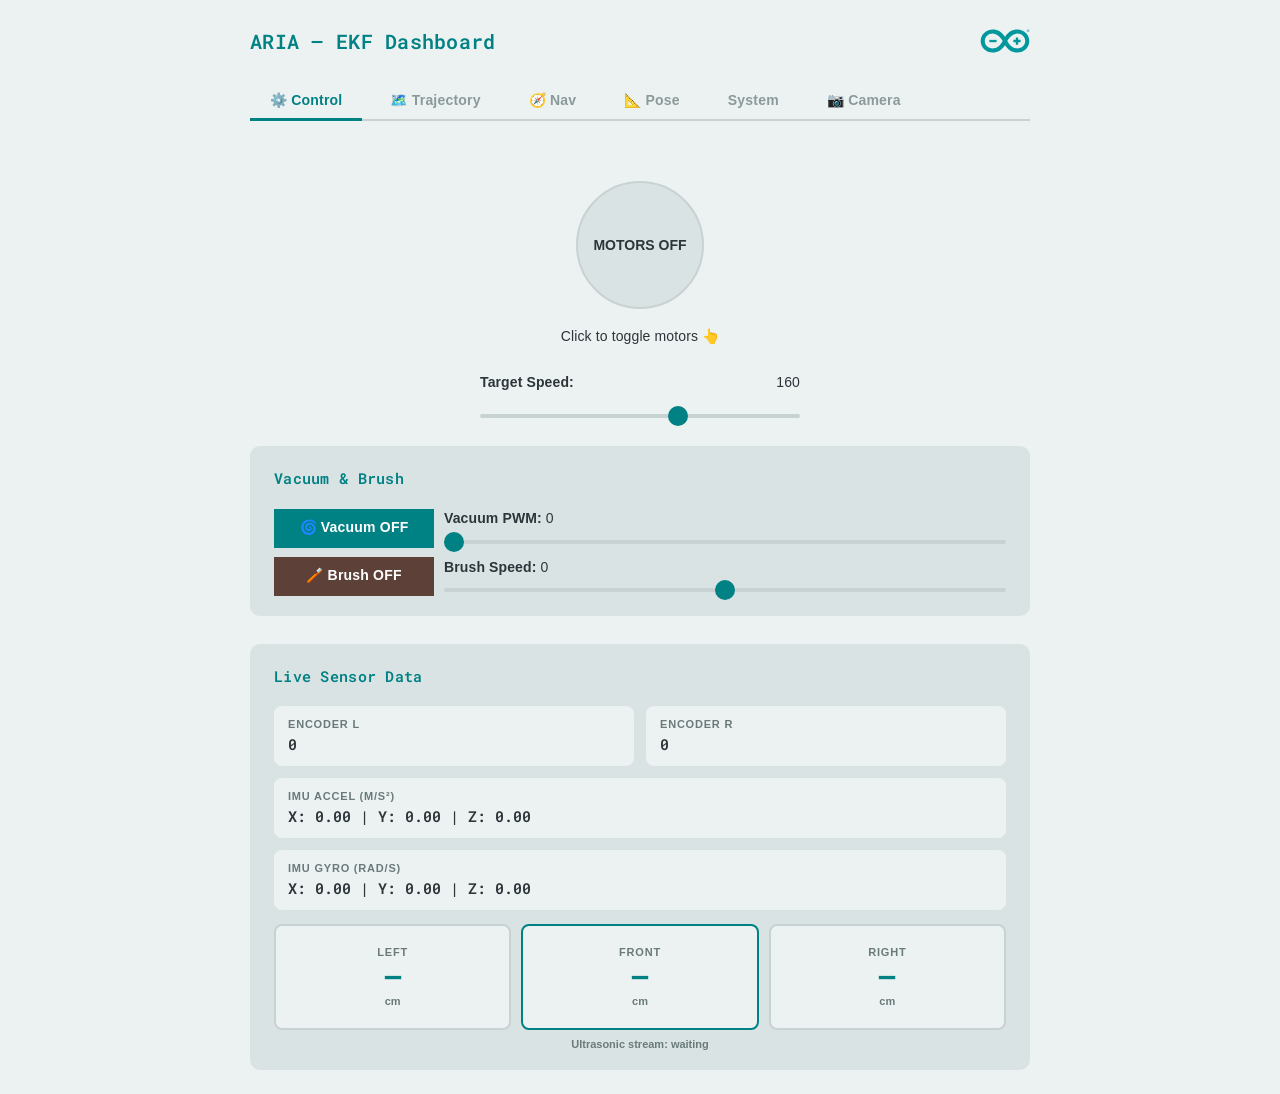
==== ARIA-step-four/assets/index.html @ 44131583 "Led_coloring" ====
<!--
SPDX-FileCopyrightText: Copyright (C) Arduino s.r.l. and/or its affiliated companies
SPDX-License-Identifier: MPL-2.0
-->
<!DOCTYPE html>
<html lang="en">
<head>
    <meta charset="UTF-8">
    <meta name="viewport" content="width=device-width, initial-scale=1.0">
    <title>ARIA — Step Four Dashboard</title>
    <link rel="icon" type="image/png" href="./img/favicon.png">
    <link rel="stylesheet" type="text/css" href="style.css">
    <script src="https://cdn.jsdelivr.net/npm/chart.js"></script>
</head>
<body>
    <div class="page-wrapper">

        <!-- ── Header ── -->
        <div class="header">
            <h1 class="arduino-text">ARIA — EKF Dashboard</h1>
            <img class="arduino-logo" src="./img/RGB-Arduino-Logo_Color Inline Loop.svg" alt="Arduino Logo">
        </div>

        <!-- ── Tab Navigation ── -->
        <nav class="tab-nav">
            <button class="tab-btn active" id="tab-control-btn" onclick="switchTab('control')">⚙️ Control</button>
            <button class="tab-btn" id="tab-map-btn" onclick="switchTab('map')">🗺️ Trajectory</button>
            <button class="tab-btn" id="tab-nav-btn" onclick="switchTab('nav')">🧭 Nav</button>
            <button class="tab-btn" id="tab-pose-btn" onclick="switchTab('pose')">📐 Pose</button>
            <button class="tab-btn" id="tab-system-btn" onclick="switchTab('system')">System</button>
            <button class="tab-btn" id="tab-camera-btn" onclick="switchTab('camera')">📷 Camera</button>
        </nav>

        <!-- ══════════════ TAB: CONTROL ══════════════ -->
        <div class="tab-panel" id="tab-control">
            <div class="container">
                <div class="led-container">
                    <button id="motor-power-btn" class="led-off">
                        <span id="power-text">MOTORS OFF</span>
                    </button>
                </div>
                <p class="instruction-text" style="margin-bottom: 20px;">Click to toggle motors 👆</p>

                <div class="slider-section">
                    <label for="speed-slider" class="instruction-text">
                        <strong>Target Speed:</strong> <span id="speed-val">160</span>
                    </label>
                    <input type="range" id="speed-slider" min="0" max="255" value="160">
                </div>

                <div class="telemetry-box" style="margin-top: 14px;">
                    <h3 class="arduino-text section-title">Vacuum &amp; Brush</h3>
                    <div style="display:flex;align-items:center;gap:10px;flex-wrap:wrap;">
                        <button id="vacuum-toggle-btn" class="tab-btn" style="background:#008184;color:white;min-width:160px;">
                            🌀 Vacuum OFF
                        </button>
                        <div style="flex:1;min-width:220px;">
                            <label for="vacuum-slider" class="instruction-text">
                                <strong>Vacuum PWM:</strong> <span id="vacuum-val">0</span>
                            </label>
                            <input type="range" id="vacuum-slider" min="0" max="255" value="0">
                        </div>
                    </div>
                    <div style="display:flex;align-items:center;gap:10px;flex-wrap:wrap;margin-top:8px;">
                        <button id="brush-toggle-btn" class="tab-btn" style="background:#5d4037;color:white;min-width:160px;">
                            🪥 Brush OFF
                        </button>
                        <div style="flex:1;min-width:220px;">
                            <label for="brush-slider" class="instruction-text">
                                <strong>Brush Speed:</strong> <span id="brush-val">0</span>
                            </label>
                            <input type="range" id="brush-slider" min="-100" max="100" value="0">
                        </div>
                    </div>
                </div>

                <!-- Raw Sensor Telemetry -->
                <div class="telemetry-box">
                    <h3 class="arduino-text section-title">Live Sensor Data</h3>
                    <div class="telemetry-grid">
                        <div class="telem-item">
                            <span class="telem-label">Encoder L</span>
                            <span class="telem-value" id="enc-l">0</span>
                        </div>
                        <div class="telem-item">
                            <span class="telem-label">Encoder R</span>
                            <span class="telem-value" id="enc-r">0</span>
                        </div>
                        <div class="telem-item full">
                            <span class="telem-label">IMU Accel (m/s²)</span>
                            <span class="telem-value" id="imu-accel">X: 0.00 | Y: 0.00 | Z: 0.00</span>
                        </div>
                        <div class="telem-item full">
                            <span class="telem-label">IMU Gyro (rad/s)</span>
                            <span class="telem-value" id="imu-gyro">X: 0.00 | Y: 0.00 | Z: 0.00</span>
                        </div>
                    </div>
                    <div class="sonar-panel">
                        <div class="sonar-card">
                            <span class="sonar-label">LEFT</span>
                            <span class="sonar-value" id="us-left">—</span>
                            <span class="sonar-unit">cm</span>
                        </div>
                        <div class="sonar-card sonar-front">
                            <span class="sonar-label">FRONT</span>
                            <span class="sonar-value" id="us-front">—</span>
                            <span class="sonar-unit">cm</span>
                        </div>
                        <div class="sonar-card">
                            <span class="sonar-label">RIGHT</span>
                            <span class="sonar-value" id="us-right">—</span>
                            <span class="sonar-unit">cm</span>
                        </div>
                    </div>
                    <div class="sonar-status">Ultrasonic stream: <span id="us-last">waiting</span></div>
                </div>

                <div id="error-container" class="error-message" style="display: none;"></div>
            </div>
        </div>

        <!-- ══════════════ TAB: MAP ══════════════ -->
        <div class="tab-panel hidden" id="tab-map">
            <div class="container" style="max-width: none; padding: 0;">
                <div class="map-header" style="padding: 8px 16px;">
                    <span class="arduino-text section-title">Occupancy Grid</span>
                    <span style="display:flex;align-items:center;gap:8px;">
                        <button id="traj-only-btn" class="tab-btn" style="background:#2C353A;color:#90CAF9;font-size:12px;padding:4px 12px;" title="Toggle trajectory-only view (hides cell coloring)">🗺️ Trajectory Only</button>
                        <span class="coverage-badge">Coverage: <strong id="coverage-pct">0%</strong></span>
                    </span>
                </div>
                <div class="canvas-wrapper" style="width: 100%; background: #ECF1F1;">
                    <canvas id="map-canvas" style="display: block; width: 100%; image-rendering: pixelated;"></canvas>
                </div>
                <p class="instruction-text" style="margin: 8px 16px; text-align: center;">
                    ⬜ Unknown &nbsp;|&nbsp; 🔴 Trajectory &nbsp;|&nbsp; 🔵 Robot &nbsp;|&nbsp; 📍 Goal
                </p>
                <div style="text-align: center; margin-bottom: 8px;">
                    <button id="set-goal-btn" class="tab-btn" style="background: #008184; color: white;">📍 Add Waypoints</button>
                    <button id="draw-zone-btn" class="tab-btn" style="background: #008184; color: white;">🔲 Draw Zone</button>
                </div>
                <div style="text-align: center; margin-bottom: 16px;">
                    <button id="start-nav-btn" class="tab-btn" style="display: none; background: #4CAF50; color: white;">▶️ Start</button>
                    <button id="save-routine-btn" class="tab-btn" style="display: none; background: #1976D2; color: white;">💾 Save</button>
                    <button id="clear-goal-btn" class="tab-btn" style="display: none; background: #e53935; color: white;">❌ Clear</button>
                </div>
                <div style="margin: 0 16px 16px 16px;">
                    <select id="routines-select" style="width: 100%; padding: 12px; border-radius: 8px; background: #008184; color: white; border: none; font-size: 16px; font-weight: 600; font-family: inherit; cursor: pointer; outline: none; text-align: center; box-shadow: 0 4px 6px rgba(0,0,0,0.1);">
                        <option value="">-- Load Saved Routine --</option>
                    </select>
                </div>
            </div>
        </div>

        <!-- ══════════════ TAB: POSE ══════════════ -->
        <div class="tab-panel hidden" id="tab-pose">
            <div class="container">
                <div class="telemetry-box">
                    <h3 class="arduino-text section-title">EKF Estimated Pose</h3>
                    <div class="telemetry-grid">
                        <div class="telem-item">
                            <span class="telem-label">X Position (cm)</span>
                            <span class="telem-value ekf-value" id="ekf-x">0.00</span>
                        </div>
                        <div class="telem-item">
                            <span class="telem-label">Y Position (cm)</span>
                            <span class="telem-value ekf-value" id="ekf-y">0.00</span>
                        </div>
                        <div class="telem-item full">
                            <span class="telem-label">Heading θ (degrees)</span>
                            <span class="telem-value ekf-value" id="ekf-theta">0.0°</span>
                        </div>
                        <div class="telem-item full">
                            <span class="telem-label">Distance from origin (cm)</span>
                            <span class="telem-value ekf-value" id="ekf-dist">0.00</span>
                        </div>
                    </div>
                </div>

                <div class="telemetry-box" style="margin-top: 14px;">
                    <h3 class="arduino-text section-title">System Health</h3>
                    <div class="telemetry-grid">
                        <div class="telem-item full">
                            <span class="telem-label">CPU Usage (%)</span>
                            <span class="telem-value" id="sys-cpu">0.0%</span>
                        </div>
                        <div class="telem-item full">
                            <span class="telem-label">Memory Usage (%)</span>
                            <span class="telem-value" id="sys-mem">0.0%</span>
                        </div>
                    </div>
                </div>
            </div>
        </div>

        <div class="tab-panel hidden" id="tab-system">
            <div class="container system-logger-container">
                <div class="system-tabs" role="tablist" aria-label="System resource history">
                    <button class="system-tab" data-system-tab="system-1d" type="button">1 D</button>
                    <button class="system-tab" data-system-tab="system-1h" type="button">1 h</button>
                    <button class="system-tab active" data-system-tab="system-live" type="button">
                        <span id="system-live-circle"></span>
                        Live
                    </button>
                </div>

                <div id="system-1d" class="system-tab-content">
                    <div class="system-chart-grid">
                        <div class="system-chart-card">
                            <div class="system-chart-header">
                                <span>CPU Usage (%)</span>
                                <img src="./img/info.svg" alt="Info" class="system-info-btn cpu">
                                <div class="system-popover"></div>
                            </div>
                            <canvas id="cpu-usage-1d-chart"></canvas>
                            <div id="cpu-usage-1d-chart-nodata" class="system-nodata">
                                <img src="./img/nodata.svg" alt="" class="system-nodata-img">
                                <span>No data</span>
                            </div>
                        </div>
                        <div class="system-chart-card">
                            <div class="system-chart-header">
                                <span>Memory Usage (%)</span>
                                <img src="./img/info.svg" alt="Info" class="system-info-btn memory">
                                <div class="system-popover"></div>
                            </div>
                            <canvas id="memory-usage-1d-chart"></canvas>
                            <div id="memory-usage-1d-chart-nodata" class="system-nodata">
                                <img src="./img/nodata.svg" alt="" class="system-nodata-img">
                                <span>No data</span>
                            </div>
                        </div>
                    </div>
                </div>

                <div id="system-1h" class="system-tab-content">
                    <div class="system-chart-grid">
                        <div class="system-chart-card">
                            <div class="system-chart-header">
                                <span>CPU Usage (%)</span>
                                <img src="./img/info.svg" alt="Info" class="system-info-btn cpu">
                                <div class="system-popover"></div>
                            </div>
                            <canvas id="cpu-usage-1h-chart"></canvas>
                            <div id="cpu-usage-1h-chart-nodata" class="system-nodata">
                                <img src="./img/nodata.svg" alt="" class="system-nodata-img">
                                <span>No data</span>
                            </div>
                        </div>
                        <div class="system-chart-card">
                            <div class="system-chart-header">
                                <span>Memory Usage (%)</span>
                                <img src="./img/info.svg" alt="Info" class="system-info-btn memory">
                                <div class="system-popover"></div>
                            </div>
                            <canvas id="memory-usage-1h-chart"></canvas>
                            <div id="memory-usage-1h-chart-nodata" class="system-nodata">
                                <img src="./img/nodata.svg" alt="" class="system-nodata-img">
                                <span>No data</span>
                            </div>
                        </div>
                    </div>
                </div>

                <div id="system-live" class="system-tab-content active">
                    <div class="system-chart-grid">
                        <div class="system-chart-card">
                            <div class="system-chart-header">
                                <span>CPU Usage (%)</span>
                                <img src="./img/info.svg" alt="Info" class="system-info-btn cpu">
                                <div class="system-popover"></div>
                            </div>
                            <canvas id="cpu-usage-live-chart"></canvas>
                            <div id="cpu-usage-live-chart-nodata" class="system-nodata">
                                <img src="./img/nodata.svg" alt="" class="system-nodata-img">
                                <span>No data</span>
                            </div>
                        </div>
                        <div class="system-chart-card">
                            <div class="system-chart-header">
                                <span>Memory Usage (%)</span>
                                <img src="./img/info.svg" alt="Info" class="system-info-btn memory">
                                <div class="system-popover"></div>
                            </div>
                            <canvas id="memory-usage-live-chart"></canvas>
                            <div id="memory-usage-live-chart-nodata" class="system-nodata">
                                <img src="./img/nodata.svg" alt="" class="system-nodata-img">
                                <span>No data</span>
                            </div>
                        </div>
                    </div>
                </div>
            </div>
        </div>

    </div>

        <!-- ══════════════ TAB: CAMERA ══════════════ -->
        <div class="tab-panel hidden" id="tab-camera">
            <div class="container">
                <div class="telemetry-box">
                    <h3 class="arduino-text section-title">📷 Live Camera</h3>

                    <!-- Live MJPEG stream from VideoObjectDetection brick at :4912/embed -->
                    <div id="cam-stream-wrapper" style="width:100%;background:#0d0d1a;border-radius:12px;margin-bottom:12px;overflow:hidden;min-height:240px;display:flex;align-items:center;justify-content:center;">
                        <div id="cam-placeholder" style="color:#555;font-size:14px;text-align:center;padding:24px;">Connecting to camera…<br><small>Ensure a USB camera is connected</small></div>
                        <iframe id="cam-iframe"
                            title="ARIA live camera"
                            style="display:none;width:100%;border:none;border-radius:12px;"
                            height="360"
                            frameborder="0"
                            allowfullscreen>
                        </iframe>
                    </div>

                    <!-- Status / confidence -->
                    <div style="display:flex;align-items:center;gap:12px;margin-bottom:12px;flex-wrap:wrap;">
                        <label class="instruction-text" style="flex:1;min-width:160px;">
                            <strong>Confidence:</strong> <span id="cam-confidence-val">50</span>%
                            <input type="range" id="cam-confidence" min="1" max="99" value="50" style="width:100%;margin-top:4px;">
                        </label>
                        <p id="camera-status" style="flex:1;font-size:13px;color:#aaa;margin:0;"></p>
                    </div>

                    <!-- Action buttons -->
                    <div style="display:flex;flex-wrap:wrap;gap:8px;justify-content:center;margin-bottom:16px;">
                        <button id="snapshot-btn" class="tab-btn" style="background:#008184;color:white;">📸 Snapshot</button>
                        <button id="camera-upload-btn" class="tab-btn" style="background:#555;color:white;">📂 Upload Image</button>
                        <button id="camera-detect-upload-btn" class="tab-btn" style="background:#6a1b9a;color:white;">🔍 Upload + Detect</button>
                        <button id="camera-record-btn" class="tab-btn" style="background:#c62828;color:white;">🎥 Record 5s GIF</button>
                        <button id="camera-download-btn" class="tab-btn" style="display:none;background:#388e3c;color:white;">⬇️ Download</button>
                        <button id="camera-diag-btn" class="tab-btn" style="background:#333;color:#aaa;font-size:11px;">&#x1F50D; Diag</button>
                    </div>

                    <!-- Snapshot result image -->
                    <img id="camera-img" src="" alt="" style="max-width:100%;border-radius:12px;display:none;margin-bottom:12px;">

                    <!-- Hidden file input -->
                    <input type="file" id="camera-file-input" accept="image/png,image/jpeg" style="display:none;">

                    <!-- Live detections log -->
                    <div class="telemetry-box" style="margin-top:8px;">
                        <h4 class="arduino-text section-title" style="margin-bottom:8px;">🔍 Recent Detections</h4>
                        <ul id="cam-detections-list" style="list-style:none;padding:0;margin:0;max-height:160px;overflow-y:auto;">
                            <li style="color:#555;font-size:13px;">Waiting for detections…</li>
                        </ul>
                    </div>
                </div>
            </div>
        </div>

    <script src="libs/socket.io.min.js"></script>
    <!-- Match Python env ARIA_VIDEO_HTTP_PORT if Arduino changes the embed port -->
    <script>window.ARIA_VIDEO_HTTP_PORT = 4912;</script>

        <!-- ══════════════ TAB: NAV (Obstacle Map + Mini Camera) ══════════════ -->
        <div class="tab-panel hidden" id="tab-nav">
            <div style="display:flex;gap:12px;flex-wrap:wrap;padding:12px;">
                <div class="nav-drive-panel">
                    <span class="arduino-text section-title">Manual Drive</span>
                    <div class="drive-pad" aria-label="Manual robot drive controls">
                        <button id="drive-forward-btn" class="drive-btn drive-forward" type="button">Forward</button>
                        <button id="drive-left-btn" class="drive-btn drive-left" type="button">Left</button>
                        <button id="drive-stop-btn" class="drive-btn drive-stop" type="button">Stop</button>
                        <button id="drive-right-btn" class="drive-btn drive-right" type="button">Right</button>
                        <button id="drive-backward-btn" class="drive-btn drive-backward" type="button">Back</button>
                    </div>
                    <div class="nav-actions">
                        <button id="home-btn" class="nav-action-btn" type="button">Set Home</button>
                        <button id="auto-clean-btn" class="nav-action-btn nav-action-primary" type="button">Start Auto-Clean</button>
                    </div>
                    <p class="instruction-text nav-drive-note"><strong>Hold</strong> a direction to move. Release to stop.</p>
                </div>
                <!-- Obstacle map -->
                <div style="flex:2;min-width:280px;">
                    <div style="display:flex;justify-content:space-between;align-items:center;margin-bottom:6px;">
                        <span class="arduino-text section-title">🧭 Obstacle Map</span>
                        <span style="font-size:12px;color:#aaa;">Shading = obstacle confidence</span>
                    </div>
                    <canvas id="nav-canvas" style="display:block;width:100%;background:#111827;border-radius:10px;image-rendering:pixelated;"></canvas>
                    <p class="instruction-text" style="margin-top:6px;text-align:center;font-size:12px;">
                        ⬛ obstacle &nbsp;|&nbsp; ⬜ free &nbsp;|&nbsp; ⭐ goal &nbsp;|&nbsp; 🔵 robot
                    </p>
                </div>
                <!-- Mini camera feed -->
                <div style="flex:1;min-width:220px;display:flex;flex-direction:column;gap:8px;">
                    <span class="arduino-text section-title">📷 Live Feed</span>
                    <div style="background:#0d0d1a;border-radius:10px;overflow:hidden;flex:1;min-height:200px;display:flex;align-items:center;justify-content:center;">
                        <iframe id="nav-cam-iframe"
                            title="ARIA nav camera"
                            style="display:none;width:100%;border:none;"
                            height="240"
                            frameborder="0">
                        </iframe>
                        <span id="nav-cam-placeholder" style="color:#555;font-size:12px;text-align:center;padding:16px;">Camera not active<br><small>Open Camera tab first</small></span>
                    </div>
                    <div id="clean-state-badge" style="text-align:center;padding:8px;background:#1a1a2e;border-radius:8px;font-size:13px;color:#69f0ae;font-weight:600;">State: IDLE</div>
                </div>
            </div>
        </div>

    <script src="app.js"></script>
</body>
</html>
---- ARIA-step-four/assets/style.css ----
/*
 * SPDX-FileCopyrightText: Copyright (C) Arduino s.r.l. and/or its affiliated companies
 * SPDX-License-Identifier: MPL-2.0
 *
 * ARIA EKF Dashboard — Arduino theme + tab navigation
 */

@import url("fonts/roboto-mono.css");

* {
    margin: 0;
    padding: 0;
    box-sizing: border-box;
}

body {
    font-family: -apple-system, BlinkMacSystemFont, 'Segoe UI', 'Roboto', sans-serif;
    background-color: #ECF1F1;
    color: #2C353A;
}

.page-wrapper {
    padding: 24px 40px;
    max-width: 860px;
    margin: 0 auto;
}

/* ── Header ──────────────────────────────────────────────────────────────── */
.header {
    display: flex;
    justify-content: space-between;
    align-items: center;
    margin-bottom: 24px;
}

.arduino-text {
    color: #008184;
    font-family: "Roboto Mono", monospace;
    font-size: 20px;
    font-weight: 600;
    line-height: 170%;
    letter-spacing: 0.28px;
}

.arduino-logo {
    height: 24px;
    width: auto;
}

/* ── Tab Navigation ──────────────────────────────────────────────────────── */
.tab-nav {
    display: flex;
    gap: 8px;
    margin-bottom: 28px;
    border-bottom: 2px solid #C9D2D2;
    padding-bottom: 0;
}

.tab-btn {
    background: none;
    border: none;
    border-bottom: 3px solid transparent;
    padding: 10px 20px;
    margin-bottom: -2px;
    cursor: pointer;
    font-family: inherit;
    font-size: 14px;
    font-weight: 600;
    color: #8A9A9A;
    transition: all 0.2s ease;
    letter-spacing: 0.2px;
}

.tab-btn:hover {
    color: #2C353A;
}

.tab-btn.active {
    color: #008184;
    border-bottom-color: #008184;
}

/* ── Tab Panels ──────────────────────────────────────────────────────────── */
.tab-panel {
    display: block;
}

.tab-panel.hidden {
    display: none;
}

/* ── Container ───────────────────────────────────────────────────────────── */
.container {
    text-align: center;
}

/* ── Motor Power Button ──────────────────────────────────────────────────── */
.led-container {
    display: flex;
    justify-content: center;
    margin-bottom: 16px;
    padding-top: 32px;
}

#motor-power-btn {
    width: 128px;
    height: 128px;
    border-radius: 50%;
    cursor: pointer;
    transition: all 0.3s ease;
    display: flex;
    align-items: center;
    justify-content: center;
    font-family: inherit;
    font-weight: 600;
    font-size: 14px;
    text-align: center;
    line-height: 1.2;
    outline: none;
    border: 2px solid #C9D2D2;
}

#motor-power-btn.led-off {
    background: #DAE3E3;
    color: #2C353A;
    border-color: #C9D2D2;
}

#motor-power-btn.led-on {
    background: #008184;
    color: #ffffff;
    box-shadow: 0 0 20px #008184, 0 0 40px rgba(0,129,132,0.4);
    border-color: #008184;
}

#motor-power-btn:hover { transform: scale(1.05); }
#motor-power-btn:active { transform: scale(0.95); }

.nav-drive-panel {
    flex: 1 1 260px;
    min-width: 260px;
    background: #DAE3E3;
    border-radius: 10px;
    padding: 18px;
}

.drive-pad {
    display: grid;
    grid-template-columns: repeat(3, minmax(70px, 88px));
    grid-template-rows: repeat(3, minmax(70px, 88px));
    gap: 10px;
    justify-content: center;
    align-items: center;
    margin: 4px auto 14px;
}

.drive-btn {
    width: 100%;
    aspect-ratio: 1;
    border-radius: 50%;
    border: 2px solid #C9D2D2;
    background: #DAE3E3;
    color: #2C353A;
    cursor: pointer;
    font-family: inherit;
    font-size: 13px;
    font-weight: 700;
    text-align: center;
    transition: all 0.2s ease;
    touch-action: none;
    box-shadow: 0 2px 4px rgba(44, 53, 58, 0.14);
}

.drive-btn:hover {
    transform: scale(1.05);
    border-color: #008184;
}

.drive-btn:active {
    transform: scale(0.95);
    background: #008184;
    color: #ffffff;
    border-color: #008184;
    box-shadow: 0 0 16px rgba(0, 129, 132, 0.45);
}

.drive-forward { grid-column: 2; grid-row: 1; }
.drive-left { grid-column: 1; grid-row: 2; }
.drive-stop {
    grid-column: 2;
    grid-row: 2;
    background: #E85D5D;
    border-color: #D64848;
    color: #ffffff;
}
.drive-right { grid-column: 3; grid-row: 2; }
.drive-backward { grid-column: 2; grid-row: 3; }

.nav-actions {
    display: flex;
    gap: 8px;
    flex-wrap: wrap;
    justify-content: center;
}

.nav-action-btn {
    border: 0;
    border-radius: 8px;
    background: #2C353A;
    color: #ffffff;
    cursor: pointer;
    font-family: inherit;
    font-size: 13px;
    font-weight: 700;
    padding: 10px 14px;
}

.nav-action-primary {
    background: #008184;
}

.nav-drive-note {
    margin-top: 12px;
    text-align: center;
    font-size: 12px;
}

/* ── Speed Slider ────────────────────────────────────────────────────────── */
.slider-section {
    margin: 24px auto;
    max-width: 320px;
    text-align: left;
}

.slider-section label {
    display: flex;
    justify-content: space-between;
    margin-bottom: 10px;
}

input[type=range] {
    -webkit-appearance: none;
    width: 100%;
    background: transparent;
}

input[type=range]::-webkit-slider-thumb {
    -webkit-appearance: none;
    height: 20px;
    width: 20px;
    border-radius: 50%;
    background: #008184;
    cursor: pointer;
    margin-top: -8px;
}

input[type=range]::-webkit-slider-runnable-track {
    width: 100%;
    height: 4px;
    cursor: pointer;
    background: #C9D2D2;
    border-radius: 2px;
}

/* ── Telemetry Box ───────────────────────────────────────────────────────── */
.telemetry-box {
    background: #DAE3E3;
    border-radius: 10px;
    padding: 20px 24px;
    text-align: left;
    margin-top: 28px;
}

.section-title {
    font-size: 15px;
    margin-bottom: 16px;
    display: block;
}

.telemetry-grid {
    display: grid;
    grid-template-columns: 1fr 1fr;
    gap: 12px;
}

.telem-item {
    background: #ECF1F1;
    border-radius: 8px;
    padding: 12px 14px;
    display: flex;
    flex-direction: column;
    gap: 4px;
}

.telem-item.full {
    grid-column: 1 / -1;
}

.telem-label {
    font-size: 11px;
    font-weight: 600;
    text-transform: uppercase;
    letter-spacing: 0.8px;
    color: #6A7A7A;
}

.telem-value {
    font-size: 15px;
    font-weight: 600;
    color: #2C353A;
    font-variant-numeric: tabular-nums;
    font-family: "Roboto Mono", monospace;
}

.sonar-panel {
    display: grid;
    grid-template-columns: repeat(3, minmax(90px, 1fr));
    gap: 10px;
    margin-top: 14px;
}

.sonar-card {
    background: #ECF1F1;
    border: 2px solid #C9D2D2;
    border-radius: 8px;
    min-height: 106px;
    padding: 12px 10px;
    text-align: center;
    display: flex;
    flex-direction: column;
    justify-content: center;
}

.sonar-front {
    border-color: #008184;
}

.sonar-label {
    color: #6A7A7A;
    font-size: 11px;
    font-weight: 700;
    letter-spacing: 0.8px;
}

.sonar-value {
    color: #008184;
    font-family: "Roboto Mono", monospace;
    font-size: 30px;
    font-weight: 700;
    line-height: 1.25;
    font-variant-numeric: tabular-nums;
}

.sonar-card.warning {
    border-color: #E85D5D;
    background: #F7D9D9;
}

.sonar-card.warning .sonar-value {
    color: #C62828;
}

.sonar-unit,
.sonar-status {
    color: #6A7A7A;
    font-size: 11px;
    font-weight: 600;
}

.sonar-status {
    margin-top: 8px;
    text-align: center;
}

.ekf-value {
    font-size: 22px;
    color: #008184;
}

/* ── Map Canvas ──────────────────────────────────────────────────────────── */
.map-header {
    display: flex;
    justify-content: space-between;
    align-items: center;
    margin-bottom: 16px;
}

.coverage-badge {
    background: #008184;
    color: white;
    padding: 4px 14px;
    border-radius: 20px;
    font-size: 13px;
    font-weight: 600;
}

.canvas-wrapper {
    display: flex;
    justify-content: center;
}

#map-canvas {
    border: 2px solid #C9D2D2;
    border-radius: 8px;
    background: #ECF1F1;
    max-width: 100%;
    height: auto;
}

/* ── Error ───────────────────────────────────────────────────────────────── */
.instruction-text {
    font-size: 14px;
    font-weight: 400;
    line-height: 160%;
    letter-spacing: 0.12px;
    color: #2C353A;
}

.error-message {
    margin-top: 20px;
    padding: 10px;
    border-radius: 5px;
    background-color: #f8d7da;
    color: #721c24;
    border: 1px solid #f5c6cb;
}

/* ── Responsive ──────────────────────────────────────────────────────────── */
@media (max-width: 600px) {
    .page-wrapper { padding: 12px 16px; }
    .arduino-text { font-size: 14px; }
    .arduino-logo { height: 16px; }
    .telemetry-grid { grid-template-columns: 1fr; }
    .telem-item.full { grid-column: 1; }
    .sonar-panel { grid-template-columns: 1fr; }
}

.system-logger-container {
    max-width: 960px;
    margin: 0 auto;
}

.system-tabs {
    display: inline-flex;
    gap: 6px;
    align-self: center;
    border-radius: 8px;
    background: #ECF1F1;
    border: 1px solid #C9D2D2;
    padding: 2px;
    margin-bottom: 16px;
}

.system-tab {
    width: 116px;
    min-height: 30px;
    border: 0;
    border-radius: 6px;
    background: transparent;
    color: #2C353A;
    cursor: pointer;
    font-family: inherit;
    font-size: 12px;
    font-weight: 600;
    display: inline-flex;
    align-items: center;
    justify-content: center;
    gap: 8px;
}

.system-tab.active {
    background: #ffffff;
    color: #008184;
    border: 1px solid #C9D2D2;
}

#system-live-circle {
    display: none;
    width: 8px;
    height: 8px;
    border-radius: 50%;
    background: #AA4335;
}

#system-live-circle.flash {
    animation: flash-circle 1s infinite alternate;
}

@keyframes flash-circle {
    from { opacity: 1; }
    to { opacity: 0; }
}

.system-tab-content {
    display: none;
}

.system-tab-content.active {
    display: block;
}

.system-chart-grid {
    display: grid;
    grid-template-columns: repeat(2, minmax(280px, 1fr));
    gap: 16px;
}

.system-chart-card {
    background: #ECF1F1;
    border-radius: 8px;
    padding: 16px;
    position: relative;
    min-height: 260px;
}

.system-chart-header {
    display: flex;
    align-items: center;
    gap: 8px;
    color: #2C353A;
    font-family: "Roboto Mono", monospace;
    font-size: 13px;
    font-weight: 700;
    margin-bottom: 12px;
    position: relative;
}

.system-info-btn {
    width: 14px;
    height: 14px;
    cursor: pointer;
    border-radius: 50%;
    background-color: #C9D2D2;
    padding: 2px;
}

.system-popover {
    position: absolute;
    left: 120px;
    top: 22px;
    display: none;
    background: #ffffff;
    padding: 12px 16px;
    border-radius: 6px;
    box-shadow: 0 2px 8px rgba(0, 0, 0, 0.12);
    z-index: 10;
    max-width: 320px;
    color: #2C353A;
    font-family: inherit;
    font-size: 12px;
    font-weight: 400;
    line-height: 1.5;
}

.system-nodata {
    position: absolute;
    inset: 56px 0 0;
    display: flex;
    align-items: center;
    justify-content: center;
    flex-direction: column;
    background: #ECF1F1;
    color: #2C353A;
    font-size: 12px;
    z-index: 2;
}

.system-nodata-img {
    width: 56px;
    height: 56px;
    margin-bottom: 8px;
}

@media (max-width: 700px) {
    .system-chart-grid { grid-template-columns: 1fr; }
    .system-tabs { width: 100%; }
    .system-tab { width: 100%; }
}
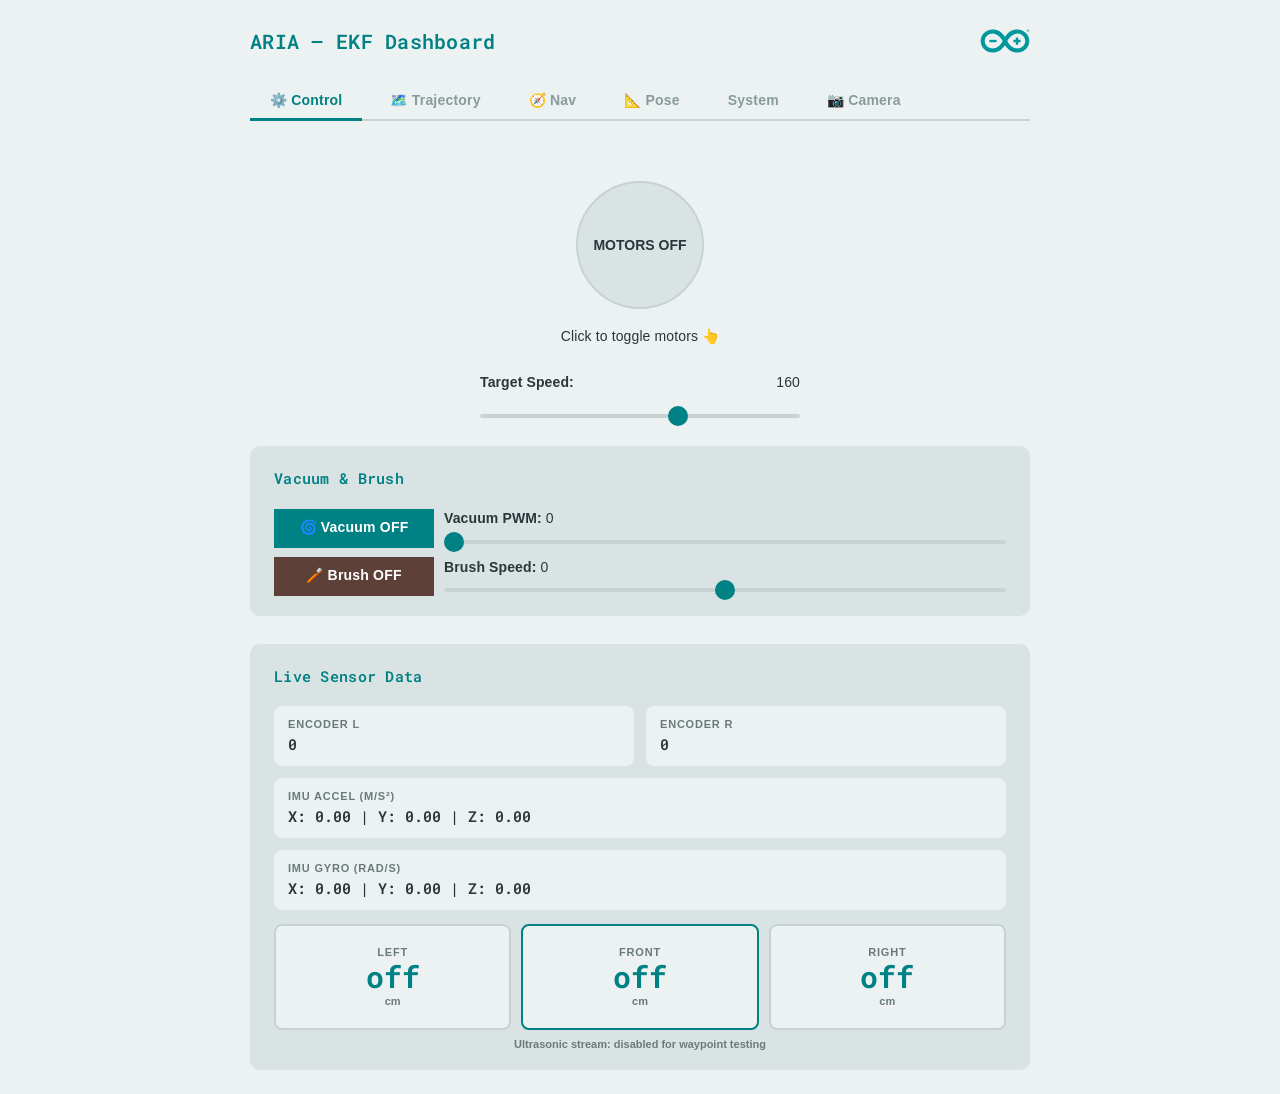
==== commit 9e8a4260: "redundantfolders delete" ====
--- a/ARIA-step-four/assets/index.html
+++ b/ARIA-step-four/assets/index.html
@@ -98,21 +98,21 @@
                     <div class="sonar-panel">
                         <div class="sonar-card">
                             <span class="sonar-label">LEFT</span>
-                            <span class="sonar-value" id="us-left">—</span>
+                            <span class="sonar-value" id="us-left">off</span>
                             <span class="sonar-unit">cm</span>
                         </div>
                         <div class="sonar-card sonar-front">
                             <span class="sonar-label">FRONT</span>
-                            <span class="sonar-value" id="us-front">—</span>
+                            <span class="sonar-value" id="us-front">off</span>
                             <span class="sonar-unit">cm</span>
                         </div>
                         <div class="sonar-card">
                             <span class="sonar-label">RIGHT</span>
-                            <span class="sonar-value" id="us-right">—</span>
+                            <span class="sonar-value" id="us-right">off</span>
                             <span class="sonar-unit">cm</span>
                         </div>
                     </div>
-                    <div class="sonar-status">Ultrasonic stream: <span id="us-last">waiting</span></div>
+                    <div class="sonar-status">Ultrasonic stream: <span id="us-last">disabled for waypoint testing</span></div>
                 </div>
 
                 <div id="error-container" class="error-message" style="display: none;"></div>
@@ -370,6 +370,16 @@
                         <button id="auto-clean-btn" class="nav-action-btn nav-action-primary" type="button">Start Auto-Clean</button>
                     </div>
                     <p class="instruction-text nav-drive-note"><strong>Hold</strong> a direction to move. Release to stop.</p>
+                    <div class="nav-status-panel" aria-live="polite">
+                        <div class="nav-status-title">Waypoint Tracker</div>
+                        <div class="nav-status-row"><span>State</span><strong id="nav-status-state">idle</strong></div>
+                        <div class="nav-status-row"><span>Mode</span><strong id="nav-status-mode">forward-only pure pursuit</strong></div>
+                        <div class="nav-status-row"><span>Distance</span><strong id="nav-status-distance">0.0 cm</strong></div>
+                        <div class="nav-status-row"><span>Heading Error</span><strong id="nav-status-heading">0.0 deg</strong></div>
+                        <div class="nav-status-row"><span>Wheel PWM</span><strong id="nav-status-pwm">L 0 / R 0</strong></div>
+                        <div class="nav-status-row"><span>Queued</span><strong id="nav-status-queued">0</strong></div>
+                        <div class="nav-status-note" id="nav-status-target">Target: none</div>
+                    </div>
                 </div>
                 <!-- Obstacle map -->
                 <div style="flex:2;min-width:280px;">
--- a/ARIA-step-four/assets/style.css
+++ b/ARIA-step-four/assets/style.css
@@ -223,6 +223,48 @@
     margin-top: 12px;
     text-align: center;
     font-size: 12px;
+}
+
+.nav-status-panel {
+    margin-top: 14px;
+    background: #ECF1F1;
+    border: 1px solid #C9D2D2;
+    border-radius: 8px;
+    padding: 12px;
+}
+
+.nav-status-title {
+    color: #008184;
+    font-family: "Roboto Mono", monospace;
+    font-size: 12px;
+    font-weight: 700;
+    margin-bottom: 8px;
+}
+
+.nav-status-row {
+    display: flex;
+    justify-content: space-between;
+    gap: 10px;
+    padding: 5px 0;
+    border-top: 1px solid rgba(44, 53, 58, 0.08);
+    color: #5A6A6A;
+    font-size: 12px;
+}
+
+.nav-status-row strong {
+    color: #2C353A;
+    font-family: "Roboto Mono", monospace;
+    font-size: 12px;
+    text-align: right;
+}
+
+.nav-status-note {
+    margin-top: 8px;
+    color: #2C353A;
+    font-family: "Roboto Mono", monospace;
+    font-size: 11px;
+    line-height: 1.5;
+    word-break: break-word;
 }
 
 /* ── Speed Slider ────────────────────────────────────────────────────────── */
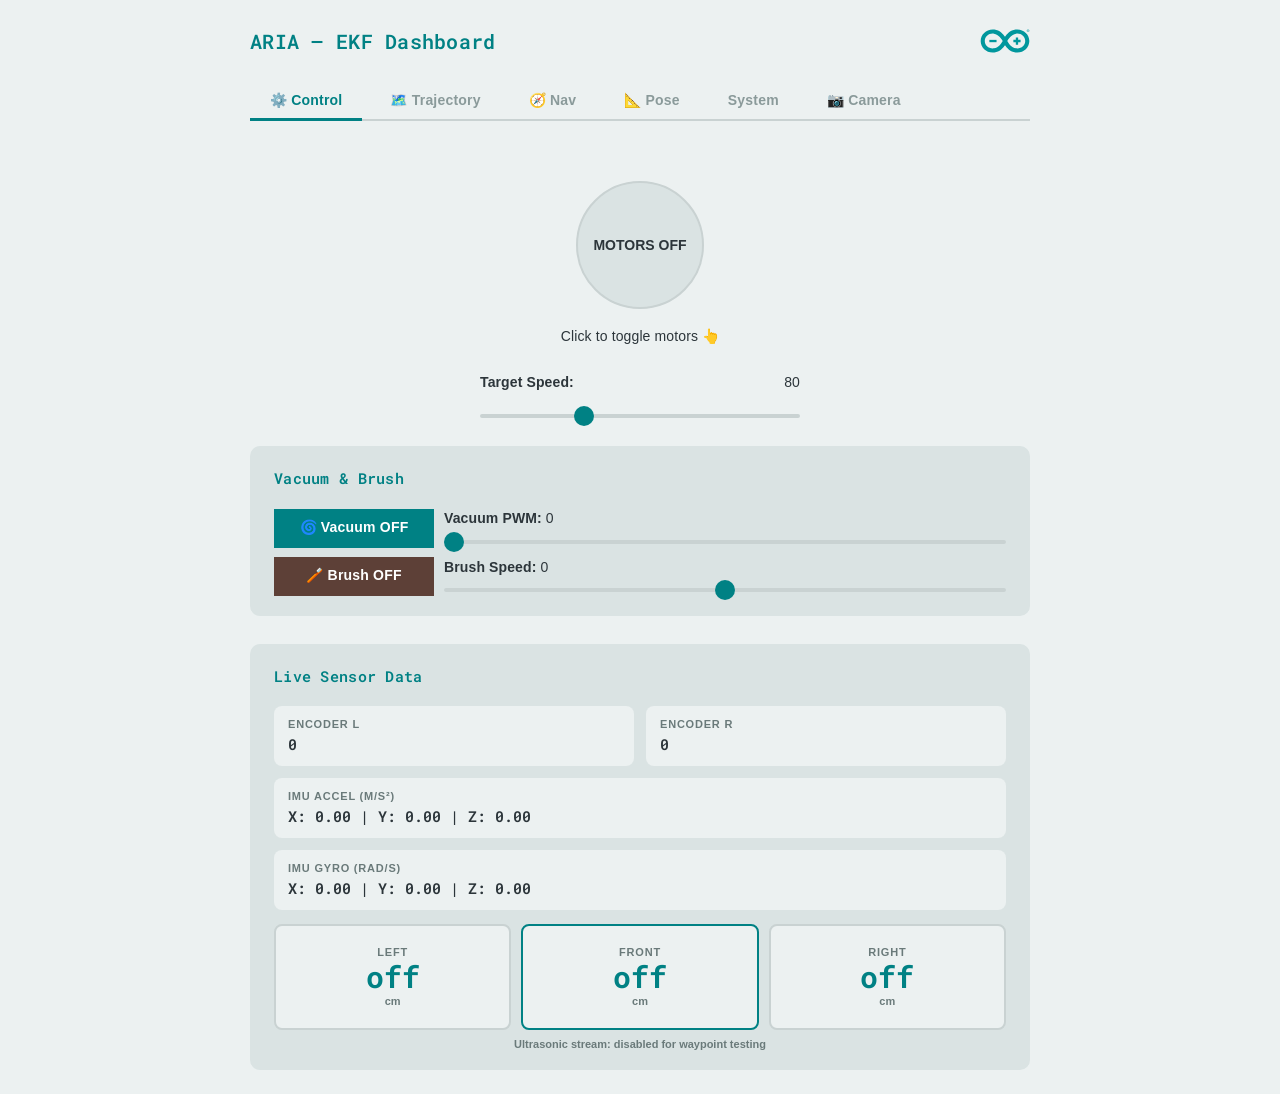
==== commit fa6417f7: "correct waypoint following" ====
--- a/ARIA-step-four/assets/index.html
+++ b/ARIA-step-four/assets/index.html
@@ -43,9 +43,9 @@
 
                 <div class="slider-section">
                     <label for="speed-slider" class="instruction-text">
-                        <strong>Target Speed:</strong> <span id="speed-val">160</span>
+                        <strong>Target Speed:</strong> <span id="speed-val">80</span>
                     </label>
-                    <input type="range" id="speed-slider" min="0" max="255" value="160">
+                    <input type="range" id="speed-slider" min="0" max="255" value="80">
                 </div>
 
                 <div class="telemetry-box" style="margin-top: 14px;">
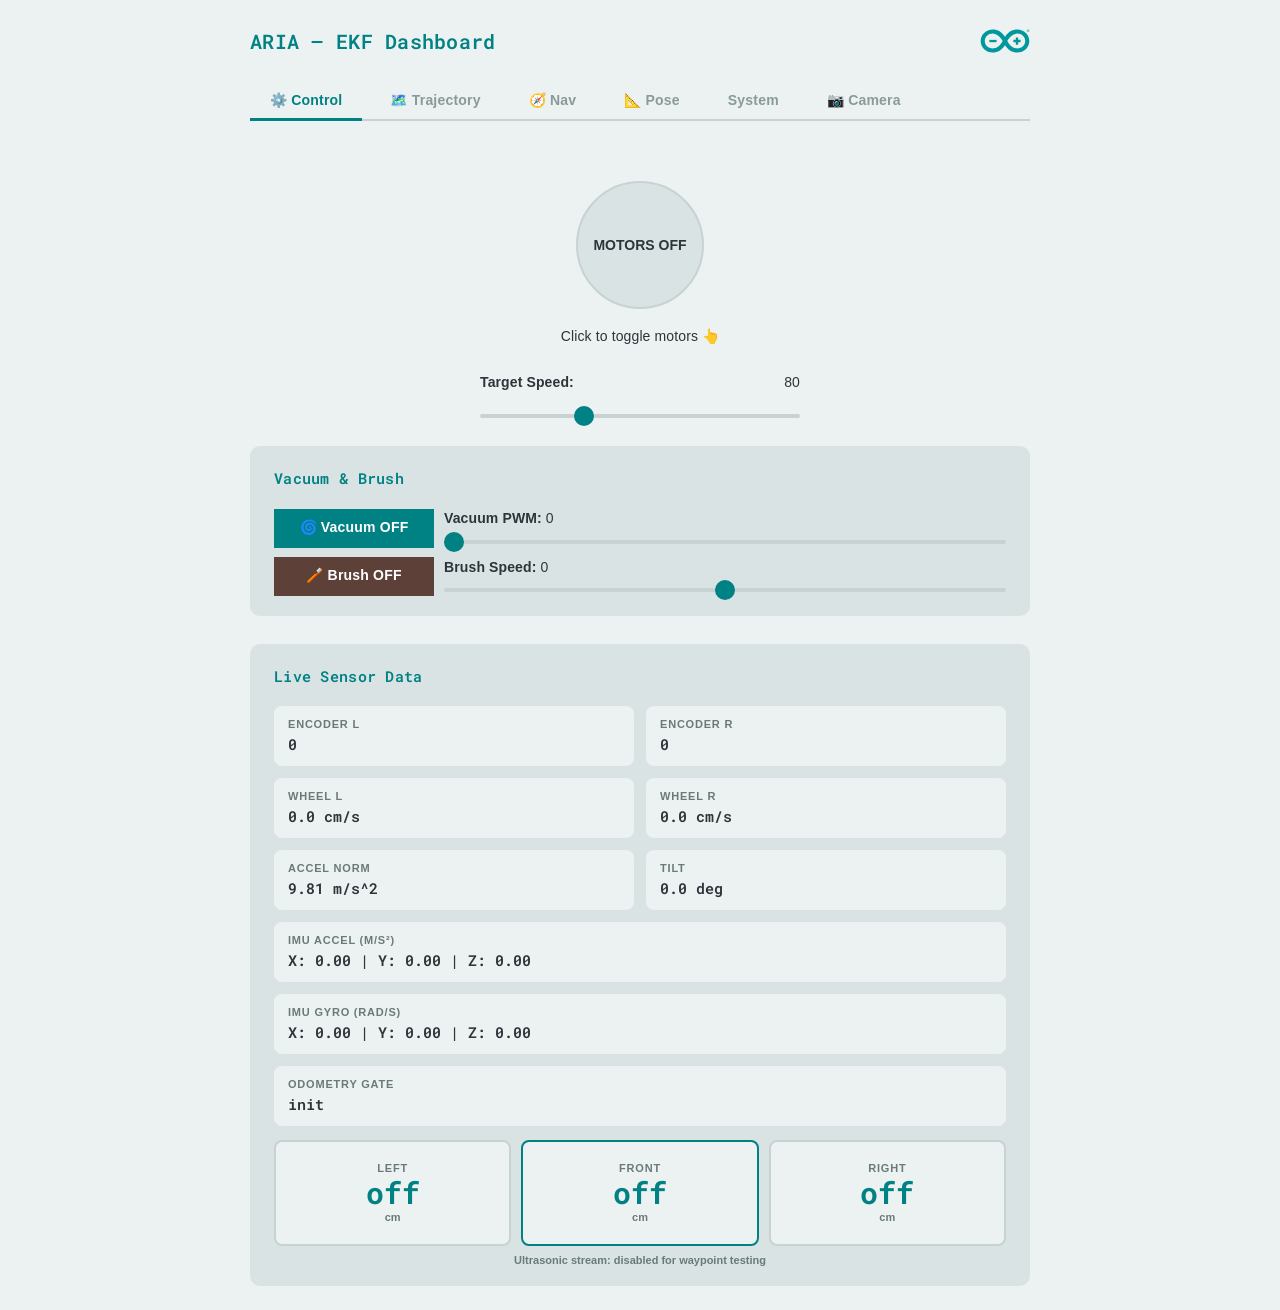
==== commit 190110d4: "correct waypoint following" ====
--- a/ARIA-step-four/assets/index.html
+++ b/ARIA-step-four/assets/index.html
@@ -86,6 +86,22 @@
                             <span class="telem-label">Encoder R</span>
                             <span class="telem-value" id="enc-r">0</span>
                         </div>
+                        <div class="telem-item">
+                            <span class="telem-label">Wheel L</span>
+                            <span class="telem-value" id="wheel-l-cms">0.0 cm/s</span>
+                        </div>
+                        <div class="telem-item">
+                            <span class="telem-label">Wheel R</span>
+                            <span class="telem-value" id="wheel-r-cms">0.0 cm/s</span>
+                        </div>
+                        <div class="telem-item">
+                            <span class="telem-label">Accel Norm</span>
+                            <span class="telem-value" id="accel-norm">9.81 m/s^2</span>
+                        </div>
+                        <div class="telem-item">
+                            <span class="telem-label">Tilt</span>
+                            <span class="telem-value" id="tilt-deg">0.0 deg</span>
+                        </div>
                         <div class="telem-item full">
                             <span class="telem-label">IMU Accel (m/s²)</span>
                             <span class="telem-value" id="imu-accel">X: 0.00 | Y: 0.00 | Z: 0.00</span>
@@ -93,6 +109,10 @@
                         <div class="telem-item full">
                             <span class="telem-label">IMU Gyro (rad/s)</span>
                             <span class="telem-value" id="imu-gyro">X: 0.00 | Y: 0.00 | Z: 0.00</span>
+                        </div>
+                        <div class="telem-item full">
+                            <span class="telem-label">Odometry Gate</span>
+                            <span class="telem-value" id="odom-status">init</span>
                         </div>
                     </div>
                     <div class="sonar-panel">
